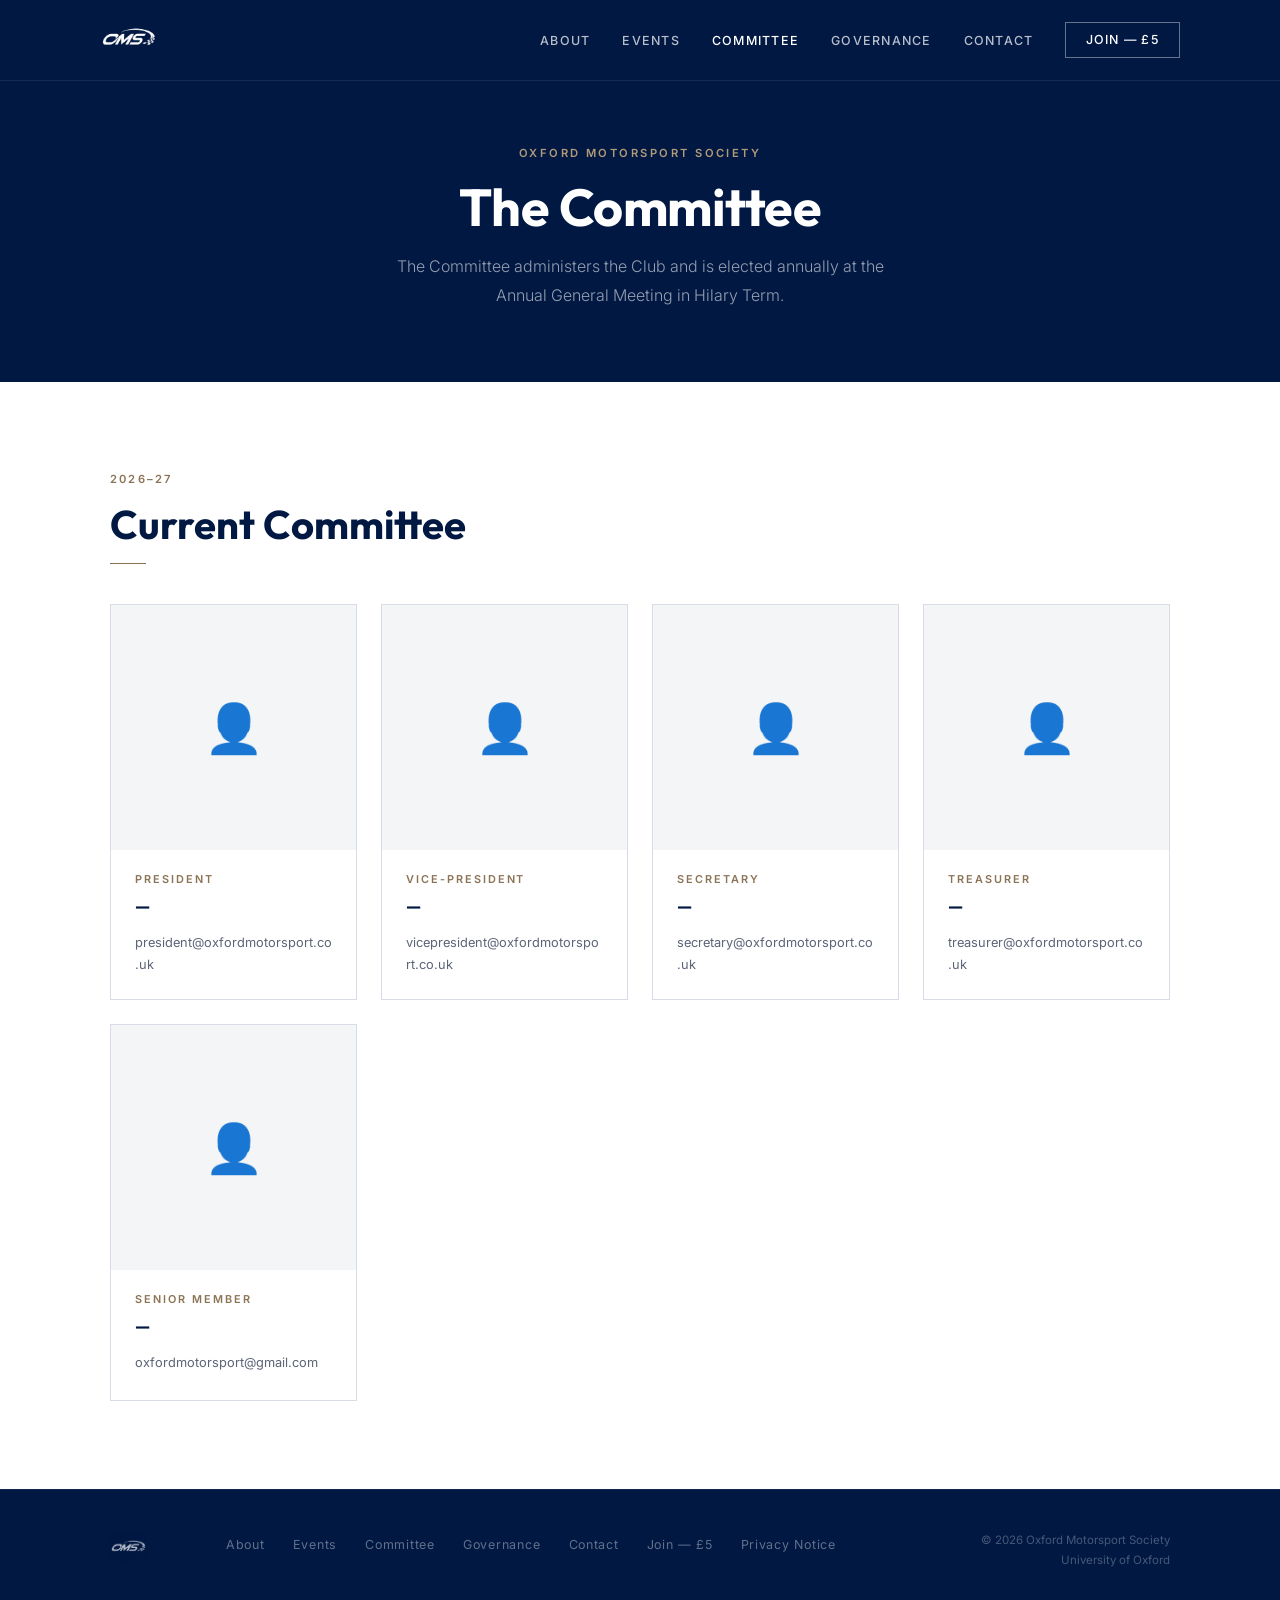
==== committee.html @ 1537d03a "Add Pages CMS admin, content files, photos, sponsors and Stripe join - Committee, term cards/events," ====
<!DOCTYPE html>
<html lang="en">
<head>
  <meta charset="UTF-8" />
  <meta name="viewport" content="width=device-width, initial-scale=1.0" />
  <title>Committee &mdash; Oxford Motorsport Society</title>
  <link rel="icon" type="image/png" href="oms-logo.png" />
  <link rel="preconnect" href="https://fonts.googleapis.com" />
  <link rel="preconnect" href="https://fonts.gstatic.com" crossorigin />
  <link href="https://fonts.googleapis.com/css2?family=Outfit:wght@400;600;700&family=Inter:wght@300;400;500;600&display=swap" rel="stylesheet" />
  <link rel="stylesheet" href="styles.css" />
</head>
<body data-content="site committee">

  <!-- NAV -->
  <nav>
    <div class="nav-inner">
      <a href="index.html" class="nav-logo">
        <img src="oms-logo.png" alt="Oxford Motorsport Society" />
      </a>
      <ul class="nav-links">
        <li><a href="index.html#about">About</a></li>
        <li><a href="events.html">Events</a></li>
        <li><a href="committee.html" class="active">Committee</a></li>
        <li><a href="governance.html">Governance</a></li>
        <li><a href="index.html#contact">Contact</a></li>
        <li><a href="join.html" class="nav-join">Join &mdash; &pound;<span data-site="price">5</span></a></li>
      </ul>
      <button class="hamburger" onclick="toggleMenu()" aria-label="Open menu">
        <span></span><span></span><span></span>
      </button>
    </div>
    <div class="mobile-menu" id="mobileMenu">
      <a href="index.html#about" onclick="closeMenu()">About</a>
      <a href="events.html" onclick="closeMenu()">Events</a>
      <a href="committee.html" onclick="closeMenu()">Committee</a>
      <a href="governance.html" onclick="closeMenu()">Governance</a>
      <a href="index.html#contact" onclick="closeMenu()">Contact</a>
      <a href="join.html" onclick="closeMenu()">Join &mdash; &pound;<span data-site="price">5</span></a>
    </div>
  </nav>

  <!-- PAGE HERO -->
  <div class="page-hero">
    <p class="page-hero-eyebrow">Oxford Motorsport Society</p>
    <h1 class="page-hero-title">The Committee</h1>
    <p class="page-hero-sub">
      The Committee administers the Club and is elected annually at the Annual General Meeting in Hilary Term.
    </p>
  </div>

  <!-- COMMITTEE GRID -->
  <section>
    <div class="container">
      <p class="section-eyebrow" data-site="academicYear">2026&ndash;27</p>
      <h2 class="section-heading">Current Committee</h2>
      <div class="section-rule"></div>

      <div class="committee-grid" id="committeeGrid"></div>

    </div>
  </section>

  <!-- FOOTER -->
  <footer>
    <div class="footer-inner">
      <div class="footer-logo">
        <img src="oms-logo.png" alt="Oxford Motorsport Society" />
      </div>
      <div class="footer-nav">
        <div class="footer-nav-col">
          <ul>
            <li><a href="index.html#about">About</a></li>
            <li><a href="events.html">Events</a></li>
            <li><a href="committee.html">Committee</a></li>
            <li><a href="governance.html">Governance</a></li>
            <li><a href="index.html#contact">Contact</a></li>
            <li><a href="join.html">Join &mdash; &pound;<span data-site="price">5</span></a></li>
            <li><a href="privacy.html">Privacy Notice</a></li>
          </ul>
        </div>
      </div>
      <div class="footer-copy">
        <p>&copy; 2026 Oxford Motorsport Society</p>
        <p>University of Oxford</p>
      </div>
    </div>
  </footer>

  <script src="site.js"></script>
</body>
</html>
---- styles.css ----
/* ── RESET & ROOT ── */
*, *::before, *::after { box-sizing: border-box; margin: 0; padding: 0; }

:root {
  --navy:      #011843;
  --navy-mid:  #0a2d6e;
  --gold:      #8B7355;
  --gold-light:#B09A77;
  --light:     #F4F5F7;
  --border:    #D8DCE6;
  --white:     #FFFFFF;
  --text:      #1A1F2E;
  --muted:     #5C6478;
}

html { scroll-behavior: smooth; }

/* elements toggled by site.js; beats display:flex/grid on the same element */
[hidden] { display: none !important; }

body {
  font-family: 'Inter', sans-serif;
  color: var(--text);
  background: var(--white);
  line-height: 1.7;
  font-size: 1rem;
}

/* ── NAV ── */
nav {
  position: fixed;
  top: 0; left: 0; right: 0;
  z-index: 100;
  background: var(--navy);
  border-bottom: 1px solid rgba(255,255,255,0.08);
}

.nav-inner {
  max-width: 1160px;
  margin: 0 auto;
  padding: 0 2.5rem;
  height: 80px;
  display: flex;
  align-items: center;
  justify-content: space-between;
}

.nav-logo img {
  height: 56px;
  width: auto;
  display: block;
}

.nav-links {
  display: flex;
  align-items: center;
  gap: 2rem;
  list-style: none;
}

.nav-links a {
  color: rgba(255,255,255,0.72);
  text-decoration: none;
  font-size: 0.78rem;
  font-weight: 500;
  letter-spacing: 0.1em;
  text-transform: uppercase;
  transition: color 0.2s;
}
.nav-links a:hover { color: var(--white); }
.nav-links a.active { color: var(--white); }

.nav-join {
  display: inline-block;
  padding: 0.4rem 1.2rem;
  font-size: 0.78rem;
  font-weight: 500;
  letter-spacing: 0.1em;
  text-transform: uppercase;
  text-decoration: none;
  color: var(--white) !important;
  border: 1px solid rgba(255,255,255,0.4);
  background: transparent;
  transition: border-color 0.2s, background 0.2s;
  white-space: nowrap;
}
.nav-join:hover {
  border-color: var(--white) !important;
  background: rgba(255,255,255,0.06) !important;
  color: var(--white) !important;
}

.hamburger {
  display: none;
  flex-direction: column;
  gap: 5px;
  cursor: pointer;
  background: none;
  border: none;
  padding: 4px;
}
.hamburger span {
  display: block;
  width: 22px;
  height: 1.5px;
  background: rgba(255,255,255,0.8);
  transition: all 0.3s;
}

.mobile-menu {
  display: none;
  background: var(--navy);
  padding: 0.75rem 2.5rem 1.25rem;
  border-top: 1px solid rgba(255,255,255,0.08);
}
.mobile-menu.open { display: block; }
.mobile-menu a {
  display: block;
  color: rgba(255,255,255,0.72);
  text-decoration: none;
  padding: 0.65rem 0;
  font-size: 0.8rem;
  font-weight: 500;
  letter-spacing: 0.1em;
  text-transform: uppercase;
  border-bottom: 1px solid rgba(255,255,255,0.06);
}
.mobile-menu a:last-child { border-bottom: none; }

/* ── BUTTONS ── */
.btn {
  display: inline-block;
  padding: 0.8rem 2.25rem;
  font-family: 'Inter', sans-serif;
  font-weight: 500;
  font-size: 0.78rem;
  letter-spacing: 0.12em;
  text-transform: uppercase;
  text-decoration: none;
  transition: all 0.2s;
  cursor: pointer;
  border: 1px solid transparent;
}

.btn-primary {
  background: var(--white);
  color: var(--navy);
  border-color: var(--white);
}
.btn-primary:hover { background: var(--light); }

.btn-navy {
  background: var(--navy);
  color: var(--white);
  border-color: var(--navy);
}
.btn-navy:hover { background: var(--navy-mid); border-color: var(--navy-mid); }

.btn-outline {
  background: transparent;
  color: rgba(255,255,255,0.82);
  border-color: rgba(255,255,255,0.35);
}
.btn-outline:hover {
  border-color: rgba(255,255,255,0.7);
  color: var(--white);
}

.btn-outline-dark {
  background: transparent;
  color: var(--navy);
  border-color: var(--navy);
}
.btn-outline-dark:hover { background: var(--navy); color: var(--white); }

/* ── HOME HERO ── */
#home {
  min-height: 100vh;
  background-color: var(--navy);
  background-position: center;
  background-size: cover;
  display: flex;
  flex-direction: column;
  align-items: center;
  justify-content: center;
  text-align: center;
  padding: 8rem 2.5rem 5rem;
}

.hero-rule {
  width: 40px;
  height: 1px;
  background: var(--gold-light);
  margin: 0 auto 1.75rem;
}

.hero-title {
  font-family: 'Outfit', sans-serif;
  font-size: clamp(2.6rem, 6vw, 5rem);
  font-weight: 700;
  color: var(--white);
  line-height: 1.1;
  letter-spacing: -0.01em;
  margin-bottom: 1.25rem;
  max-width: 700px;
}

.hero-sub {
  font-size: 1rem;
  color: rgba(255,255,255,0.62);
  max-width: 480px;
  margin: 0 auto 2.75rem;
  font-weight: 300;
  letter-spacing: 0.01em;
  line-height: 1.75;
}

.hero-actions {
  display: flex;
  gap: 1rem;
  flex-wrap: wrap;
  justify-content: center;
}

/* ── PAGE HERO (sub-pages) ── */
.page-hero {
  background: var(--navy);
  padding: 9rem 2.5rem 4.5rem;
  text-align: center;
}

.page-hero-eyebrow {
  font-size: 0.7rem;
  font-weight: 600;
  letter-spacing: 0.22em;
  text-transform: uppercase;
  color: var(--gold-light);
  margin-bottom: 1rem;
}

.page-hero-title {
  font-family: 'Outfit', sans-serif;
  font-size: clamp(2rem, 4.5vw, 3.25rem);
  font-weight: 700;
  color: var(--white);
  line-height: 1.1;
  letter-spacing: -0.01em;
  margin-bottom: 1rem;
}

.page-hero-sub {
  font-size: 1rem;
  color: rgba(255,255,255,0.58);
  max-width: 520px;
  margin: 0 auto;
  font-weight: 300;
  line-height: 1.8;
}

/* ── SHARED SECTION ── */
section { padding: 5.5rem 2.5rem; }

.container {
  max-width: 1060px;
  margin: 0 auto;
}

.section-eyebrow {
  font-size: 0.7rem;
  font-weight: 600;
  letter-spacing: 0.2em;
  text-transform: uppercase;
  color: var(--gold);
  margin-bottom: 0.75rem;
}

.section-heading {
  font-family: 'Outfit', sans-serif;
  font-size: clamp(1.75rem, 3.5vw, 2.5rem);
  font-weight: 700;
  color: var(--navy);
  line-height: 1.15;
  margin-bottom: 1rem;
}

.section-heading-white {
  color: var(--white);
}

.section-rule {
  width: 36px;
  height: 1px;
  background: var(--gold);
  margin: 0 0 2.25rem;
}

.section-rule-center {
  margin: 0 auto 2.25rem;
}

/* ── ABOUT ── */
#about { background: var(--white); }

.about-body { max-width: 720px; }

.about-body p {
  color: var(--muted);
  margin-bottom: 1.1rem;
  font-size: 1rem;
  line-height: 1.8;
}
.about-body p:last-child { margin-bottom: 0; }

/* ── MEMBERSHIP CTA (homepage) ── */
#membership {
  background: var(--navy);
  text-align: center;
}

.membership-inner {
  max-width: 640px;
  margin: 0 auto;
}

.membership-inner p {
  color: rgba(255,255,255,0.62);
  font-size: 0.95rem;
  line-height: 1.85;
  margin-bottom: 2.5rem;
  font-weight: 300;
}

.membership-price {
  font-family: 'Outfit', sans-serif;
  font-size: clamp(3rem, 6vw, 5rem);
  font-weight: 700;
  color: var(--white);
  line-height: 1;
  margin-bottom: 0.4rem;
}

.membership-price-label {
  font-size: 0.78rem;
  font-weight: 500;
  letter-spacing: 0.15em;
  text-transform: uppercase;
  color: var(--gold-light);
  margin-bottom: 2.25rem;
}

.membership-perks {
  display: flex;
  justify-content: center;
  gap: 2.5rem;
  flex-wrap: wrap;
  margin-bottom: 2.75rem;
}

.membership-perk {
  font-size: 0.82rem;
  color: rgba(255,255,255,0.55);
  letter-spacing: 0.04em;
  display: flex;
  align-items: center;
  gap: 0.5rem;
}

.membership-perk::before {
  content: '';
  display: inline-block;
  width: 4px;
  height: 4px;
  background: var(--gold);
  border-radius: 50%;
  flex-shrink: 0;
}

/* ── PHOTOS (homepage) ── */
#photos { background: var(--light); }

.gallery-grid {
  display: grid;
  grid-template-columns: repeat(auto-fill, minmax(240px, 1fr));
  gap: 1rem;
}

.gallery-item img {
  width: 100%;
  aspect-ratio: 4 / 3;
  object-fit: cover;
  display: block;
}

.gallery-item figcaption {
  font-size: 0.78rem;
  color: var(--muted);
  padding-top: 0.5rem;
}

/* ── SPONSORS (homepage) ── */
#sponsors { background: var(--white); }

.sponsor-grid {
  display: flex;
  flex-wrap: wrap;
  align-items: center;
  gap: 1.25rem;
  margin-bottom: 2rem;
}

.sponsor {
  display: flex;
  align-items: center;
  justify-content: center;
  width: 200px;
  height: 100px;
  padding: 1.25rem;
  border: 1px solid var(--border);
  text-decoration: none;
  transition: border-color 0.2s;
}
a.sponsor:hover { border-color: var(--navy); }

.sponsor img { max-width: 100%; max-height: 100%; object-fit: contain; }

.sponsor span {
  font-family: 'Outfit', sans-serif;
  font-weight: 700;
  color: var(--navy);
  text-align: center;
}

.sponsor-pitch {
  max-width: 720px;
  color: var(--muted);
  font-size: 0.95rem;
  line-height: 1.8;
}
.sponsor-pitch a { color: var(--navy); text-underline-offset: 2px; }

/* ── CONTACT ── */
#contact { background: var(--light); }

.contact-layout {
  display: grid;
  grid-template-columns: 1fr 1fr;
  gap: 5rem;
  align-items: start;
}

.contact-body p {
  color: var(--muted);
  font-size: 0.95rem;
  line-height: 1.8;
  margin-bottom: 2rem;
}

.contact-channel {
  display: flex;
  align-items: center;
  gap: 1.25rem;
  padding: 1rem 0;
  border-bottom: 1px solid var(--border);
  text-decoration: none;
  color: inherit;
  transition: color 0.2s;
}
.contact-channel:first-of-type { border-top: 1px solid var(--border); }
.contact-channel:hover .ch-value { color: var(--navy-mid); }

.ch-label {
  font-size: 0.7rem;
  font-weight: 600;
  letter-spacing: 0.12em;
  text-transform: uppercase;
  color: var(--muted);
  width: 80px;
  flex-shrink: 0;
}

.ch-value {
  font-size: 0.9rem;
  font-weight: 500;
  color: var(--navy);
  transition: color 0.2s;
}

.social-ctas {
  display: flex;
  flex-direction: column;
  gap: 1rem;
  padding-top: 0.25rem;
}

.social-cta {
  display: flex;
  align-items: center;
  justify-content: space-between;
  padding: 1.5rem 1.75rem;
  text-decoration: none;
  border: 1px solid var(--border);
  background: var(--white);
  transition: border-color 0.2s, box-shadow 0.2s;
}
.social-cta:hover {
  border-color: var(--navy);
  box-shadow: 0 2px 12px rgba(15,31,61,0.08);
}

.social-cta-text strong {
  display: block;
  font-family: 'Outfit', sans-serif;
  font-size: 1.05rem;
  font-weight: 700;
  color: var(--navy);
  margin-bottom: 0.2rem;
}

.social-cta-text span {
  font-size: 0.8rem;
  color: var(--muted);
  font-weight: 400;
}

.social-cta-arrow {
  font-size: 1rem;
  color: var(--gold);
  flex-shrink: 0;
  margin-left: 1rem;
  transition: transform 0.2s;
}
.social-cta:hover .social-cta-arrow { transform: translateX(3px); }

/* ── GOVERNANCE PAGE ── */
.doc-grid {
  display: grid;
  grid-template-columns: repeat(auto-fill, minmax(300px, 1fr));
  gap: 1.25rem;
  margin-top: 2.5rem;
}

.doc-card {
  display: flex;
  align-items: flex-start;
  gap: 1.25rem;
  padding: 1.75rem;
  border: 1px solid var(--border);
  background: var(--white);
  text-decoration: none;
  color: inherit;
  transition: border-color 0.2s, box-shadow 0.2s;
}
.doc-card:hover {
  border-color: var(--navy);
  box-shadow: 0 4px 16px rgba(1,24,67,0.08);
}

.doc-icon {
  width: 40px;
  height: 40px;
  background: var(--navy);
  color: var(--white);
  display: flex;
  align-items: center;
  justify-content: center;
  font-size: 0.65rem;
  font-weight: 700;
  letter-spacing: 0.04em;
  flex-shrink: 0;
}

.doc-info strong {
  display: block;
  font-family: 'Outfit', sans-serif;
  font-size: 0.98rem;
  font-weight: 700;
  color: var(--navy);
  margin-bottom: 0.35rem;
  line-height: 1.3;
}

.doc-info span {
  font-size: 0.8rem;
  color: var(--muted);
  line-height: 1.6;
}

.doc-download {
  display: flex;
  align-items: center;
  gap: 0.35rem;
  margin-top: 0.75rem;
  font-size: 0.72rem;
  font-weight: 600;
  letter-spacing: 0.1em;
  text-transform: uppercase;
  color: var(--gold);
}

.governance-note {
  margin-top: 3rem;
  padding: 1.5rem 2rem;
  border-left: 3px solid var(--gold);
  background: var(--light);
}

.governance-note p {
  font-size: 0.88rem;
  color: var(--muted);
  line-height: 1.75;
}

/* ── COMMITTEE PAGE ── */
.committee-grid {
  display: grid;
  grid-template-columns: repeat(auto-fill, minmax(220px, 1fr));
  gap: 1.5rem;
  margin-top: 2.5rem;
}

.committee-card {
  border: 1px solid var(--border);
  background: var(--white);
  overflow: hidden;
}

.committee-photo {
  width: 100%;
  aspect-ratio: 1;
  background: var(--light);
  display: flex;
  align-items: center;
  justify-content: center;
  color: var(--border);
  font-size: 3rem;
}

.committee-photo img {
  width: 100%;
  height: 100%;
  object-fit: cover;
  display: block;
}

.committee-info {
  padding: 1.25rem 1.5rem 1.5rem;
}

.committee-role {
  font-size: 0.68rem;
  font-weight: 600;
  letter-spacing: 0.18em;
  text-transform: uppercase;
  color: var(--gold);
  margin-bottom: 0.4rem;
}

.committee-name {
  font-family: 'Outfit', sans-serif;
  font-size: 1.1rem;
  font-weight: 700;
  color: var(--navy);
  margin-bottom: 0.75rem;
  line-height: 1.2;
}

.committee-college {
  font-size: 0.8rem;
  color: var(--muted);
  margin: -0.5rem 0 0.75rem;
}

.committee-bio {
  font-size: 0.82rem;
  color: var(--muted);
  line-height: 1.6;
  margin-bottom: 0.75rem;
}

.committee-email {
  display: inline-flex;
  align-items: center;
  gap: 0.4rem;
  font-size: 0.8rem;
  color: var(--muted);
  text-decoration: none;
  overflow-wrap: anywhere;
  transition: color 0.2s;
}
.committee-email:hover { color: var(--navy); }

/* ── EVENTS PAGE ── */
.term-label {
  display: inline-block;
  font-size: 0.68rem;
  font-weight: 600;
  letter-spacing: 0.18em;
  text-transform: uppercase;
  color: var(--white);
  background: var(--navy);
  padding: 0.25rem 0.75rem;
  margin-bottom: 1.5rem;
}

.events-list {
  display: flex;
  flex-direction: column;
  gap: 1px;
  border: 1px solid var(--border);
}

.event-row {
  display: grid;
  grid-template-columns: 90px 1fr auto;
  gap: 1.5rem;
  align-items: center;
  padding: 1.5rem 2rem;
  background: var(--white);
  border-bottom: 1px solid var(--border);
  transition: background 0.15s;
}
.event-row:last-child { border-bottom: none; }
.event-row:hover { background: var(--light); }

.event-date {
  text-align: center;
  flex-shrink: 0;
}

.event-date-day {
  font-family: 'Outfit', sans-serif;
  font-size: 2rem;
  font-weight: 700;
  color: var(--navy);
  line-height: 1;
}

.event-date-month {
  font-size: 0.68rem;
  font-weight: 600;
  letter-spacing: 0.15em;
  text-transform: uppercase;
  color: var(--gold);
}

.event-body strong {
  display: block;
  font-family: 'Outfit', sans-serif;
  font-size: 1.05rem;
  font-weight: 700;
  color: var(--navy);
  margin-bottom: 0.2rem;
}

.event-body span {
  font-size: 0.82rem;
  color: var(--muted);
}

.event-tag {
  font-size: 0.65rem;
  font-weight: 600;
  letter-spacing: 0.12em;
  text-transform: uppercase;
  padding: 0.2rem 0.65rem;
  border: 1px solid var(--border);
  color: var(--muted);
  white-space: nowrap;
}

.event-past { opacity: 0.5; }

.event-desc {
  font-size: 0.82rem;
  color: var(--muted);
  margin-top: 0.35rem;
  line-height: 1.6;
}

.event-link {
  display: block;
  width: fit-content;
  margin-top: 0.5rem;
  font-size: 0.72rem;
  font-weight: 600;
  letter-spacing: 0.1em;
  text-transform: uppercase;
  color: var(--gold);
  text-decoration: none;
}
.event-link:hover { color: var(--navy); }

.term-layout {
  display: grid;
  grid-template-columns: 320px 1fr;
  gap: 2rem;
  align-items: start;
}
.term-layout-single { grid-template-columns: 1fr; }
.term-layout-single .term-card { max-width: 480px; }

.term-card img {
  width: 100%;
  display: block;
  border: 1px solid var(--border);
}

.past-term {
  border: 1px solid var(--border);
  background: var(--white);
  margin-bottom: 1rem;
}

.past-term summary {
  cursor: pointer;
  padding: 1rem 1.5rem;
  font-family: 'Outfit', sans-serif;
  font-weight: 700;
  color: var(--navy);
}

.past-term[open] summary { border-bottom: 1px solid var(--border); }
.past-term .term-layout { padding: 1.5rem; }
.past-term .empty-state { border: none; }

.empty-state {
  text-align: center;
  padding: 4rem 2rem;
  border: 1px solid var(--border);
  color: var(--muted);
}

.empty-state p {
  font-size: 0.9rem;
  line-height: 1.75;
}

/* ── JOIN PAGE ── */
.join-layout {
  display: grid;
  grid-template-columns: 1fr 420px;
  gap: 5rem;
  align-items: start;
}

.join-info h3 {
  font-family: 'Outfit', sans-serif;
  font-size: 1.15rem;
  font-weight: 700;
  color: var(--navy);
  margin-bottom: 0.75rem;
  margin-top: 2rem;
}
.join-info h3:first-child { margin-top: 0; }

.join-info p {
  font-size: 0.9rem;
  color: var(--muted);
  line-height: 1.8;
  margin-bottom: 0.75rem;
}

.join-info ul {
  list-style: none;
  padding: 0;
  margin: 0 0 1rem;
}

.join-info ul li {
  font-size: 0.88rem;
  color: var(--muted);
  padding: 0.35rem 0;
  display: flex;
  align-items: flex-start;
  gap: 0.65rem;
  line-height: 1.6;
}

.join-info ul li::before {
  content: '';
  display: inline-block;
  width: 4px;
  height: 4px;
  background: var(--gold);
  border-radius: 50%;
  flex-shrink: 0;
  margin-top: 0.55em;
}

.join-form-card {
  border: 1px solid var(--border);
  background: var(--white);
  padding: 2.5rem;
}

.join-form-card h3 {
  font-family: 'Outfit', sans-serif;
  font-size: 1.25rem;
  font-weight: 700;
  color: var(--navy);
  margin-bottom: 0.35rem;
}

.join-form-card .price-badge {
  display: inline-flex;
  align-items: baseline;
  gap: 0.25rem;
  margin-bottom: 1.75rem;
}

.join-form-card .price-amount {
  font-family: 'Outfit', sans-serif;
  font-size: 2rem;
  font-weight: 700;
  color: var(--navy);
}

.join-form-card .price-label {
  font-size: 0.78rem;
  color: var(--muted);
  letter-spacing: 0.04em;
}

.form-group {
  margin-bottom: 1.25rem;
}

.form-label {
  display: block;
  font-size: 0.75rem;
  font-weight: 600;
  letter-spacing: 0.1em;
  text-transform: uppercase;
  color: var(--navy);
  margin-bottom: 0.5rem;
}

.form-label span {
  color: #c0392b;
  margin-left: 0.15rem;
}

.form-input,
.form-select {
  width: 100%;
  padding: 0.75rem 1rem;
  font-family: 'Inter', sans-serif;
  font-size: 0.9rem;
  color: var(--text);
  background: var(--white);
  border: 1px solid var(--border);
  outline: none;
  transition: border-color 0.2s;
  appearance: none;
  -webkit-appearance: none;
}

.form-input:focus,
.form-select:focus {
  border-color: var(--navy);
}

.form-input.error,
.form-select.error {
  border-color: #c0392b;
}

.form-select-wrap {
  position: relative;
}

.form-select-wrap::after {
  content: '▾';
  position: absolute;
  right: 1rem;
  top: 50%;
  transform: translateY(-50%);
  color: var(--muted);
  pointer-events: none;
  font-size: 0.75rem;
}

.form-input::placeholder { color: rgba(92,100,120,0.5); }

.form-check {
  display: flex;
  align-items: flex-start;
  gap: 0.75rem;
  margin-bottom: 1.5rem;
}

.form-check input[type="checkbox"] {
  margin-top: 0.25rem;
  width: 16px;
  height: 16px;
  flex-shrink: 0;
  accent-color: var(--navy);
  cursor: pointer;
}

.form-check label {
  font-size: 0.82rem;
  color: var(--muted);
  line-height: 1.65;
  cursor: pointer;
}

.form-check label a {
  color: var(--navy);
  text-underline-offset: 2px;
}

.form-error {
  font-size: 0.75rem;
  color: #c0392b;
  margin-top: 0.35rem;
  display: none;
}
.form-error.visible { display: block; }

.btn-join {
  width: 100%;
  padding: 1rem 2rem;
  background: var(--navy);
  color: var(--white);
  border: none;
  font-family: 'Inter', sans-serif;
  font-size: 0.82rem;
  font-weight: 600;
  letter-spacing: 0.14em;
  text-transform: uppercase;
  cursor: pointer;
  transition: background 0.2s;
}
.btn-join:hover { background: var(--navy-mid); }
.btn-join:disabled { opacity: 0.55; cursor: not-allowed; }

a.btn-join {
  display: block;
  text-align: center;
  text-decoration: none;
}

.btn-join-disabled,
.btn-join-disabled:hover {
  background: var(--muted);
  cursor: default;
}

.join-steps {
  margin: 0 0 1.75rem 1.1rem;
  color: var(--muted);
  font-size: 0.86rem;
  line-height: 1.7;
}
.join-steps li { padding-left: 0.25rem; margin-bottom: 0.35rem; }
.join-steps a { color: var(--navy); text-underline-offset: 2px; }

.form-note {
  margin-top: 1rem;
  font-size: 0.75rem;
  color: var(--muted);
  text-align: center;
  line-height: 1.6;
}

.form-note a {
  color: var(--navy);
  text-underline-offset: 2px;
}

/* ── PRIVACY PAGE ── */
.prose {
  max-width: 720px;
}

.prose h2 {
  font-family: 'Outfit', sans-serif;
  font-size: 1.3rem;
  font-weight: 700;
  color: var(--navy);
  margin: 2.25rem 0 0.75rem;
  line-height: 1.25;
}
.prose h2:first-child { margin-top: 0; }

.prose p {
  font-size: 0.92rem;
  color: var(--muted);
  line-height: 1.85;
  margin-bottom: 1rem;
}

.prose ul {
  list-style: none;
  padding: 0;
  margin: 0 0 1rem;
}

.prose ul li {
  font-size: 0.92rem;
  color: var(--muted);
  padding: 0.3rem 0 0.3rem 1.25rem;
  position: relative;
  line-height: 1.75;
}

.prose ul li::before {
  content: '';
  position: absolute;
  left: 0;
  top: 0.7em;
  width: 5px;
  height: 5px;
  background: var(--gold);
  border-radius: 50%;
}

.prose a {
  color: var(--navy);
  text-underline-offset: 2px;
}

.prose .last-updated {
  display: inline-block;
  font-size: 0.75rem;
  font-weight: 600;
  letter-spacing: 0.12em;
  text-transform: uppercase;
  color: var(--muted);
  border: 1px solid var(--border);
  padding: 0.25rem 0.75rem;
  margin-bottom: 2.5rem;
}

/* ── FOOTER ── */
footer {
  background: var(--navy);
  color: rgba(255,255,255,0.45);
  padding: 2.5rem 2.5rem;
  border-top: 1px solid rgba(255,255,255,0.06);
}

.footer-inner {
  max-width: 1060px;
  margin: 0 auto;
  display: grid;
  grid-template-columns: auto 1fr auto;
  align-items: start;
  gap: 2rem;
}

.footer-logo img { height: 36px; opacity: 0.7; }

.footer-nav {
  display: flex;
  flex-direction: column;
  gap: 2rem;
  padding-left: 3rem;
}

.footer-nav-col h4 {
  font-size: 0.65rem;
  font-weight: 700;
  letter-spacing: 0.18em;
  text-transform: uppercase;
  color: rgba(255,255,255,0.28);
  margin-bottom: 0.75rem;
}

.footer-nav-col ul {
  list-style: none;
  display: flex;
  flex-wrap: wrap;
  gap: 0.25rem 1.75rem;
}

.footer-nav-col a {
  color: rgba(255,255,255,0.38);
  text-decoration: none;
  font-size: 0.78rem;
  letter-spacing: 0.06em;
  transition: color 0.2s;
}
.footer-nav-col a:hover { color: rgba(255,255,255,0.7); }

.footer-copy {
  text-align: right;
}

.footer-copy p {
  font-size: 0.72rem;
  color: rgba(255,255,255,0.28);
  line-height: 1.8;
}

/* ── RESPONSIVE ── */
@media (max-width: 960px) {
  .join-layout { grid-template-columns: 1fr; gap: 3rem; }
  .join-form-card { max-width: 520px; }
}

@media (max-width: 860px) {
  .term-layout { grid-template-columns: 1fr; }
  .term-card { max-width: 420px; }
  .nav-links { display: none; }
  .hamburger { display: flex; }
  .contact-layout { grid-template-columns: 1fr; gap: 2.5rem; }
  .footer-inner { grid-template-columns: 1fr 1fr; }
  .footer-nav { padding-left: 0; grid-column: 1 / -1; }
  .footer-copy { grid-column: 1 / -1; text-align: left; }
}

@media (max-width: 600px) {
  .event-row { grid-template-columns: 70px 1fr; }
  .event-tag { display: none; }
  .committee-grid { grid-template-columns: repeat(2, 1fr); }
}

@media (max-width: 520px) {
  section { padding: 4rem 1.5rem; }
  .nav-inner { padding: 0 1.5rem; }
  .mobile-menu { padding: 0.75rem 1.5rem 1.25rem; }
  .page-hero { padding: 8rem 1.5rem 3.5rem; }
  .join-form-card { padding: 1.75rem; }
  .committee-grid { grid-template-columns: 1fr 1fr; }
  .footer-inner { grid-template-columns: 1fr; }
  .footer-copy { text-align: left; }
}
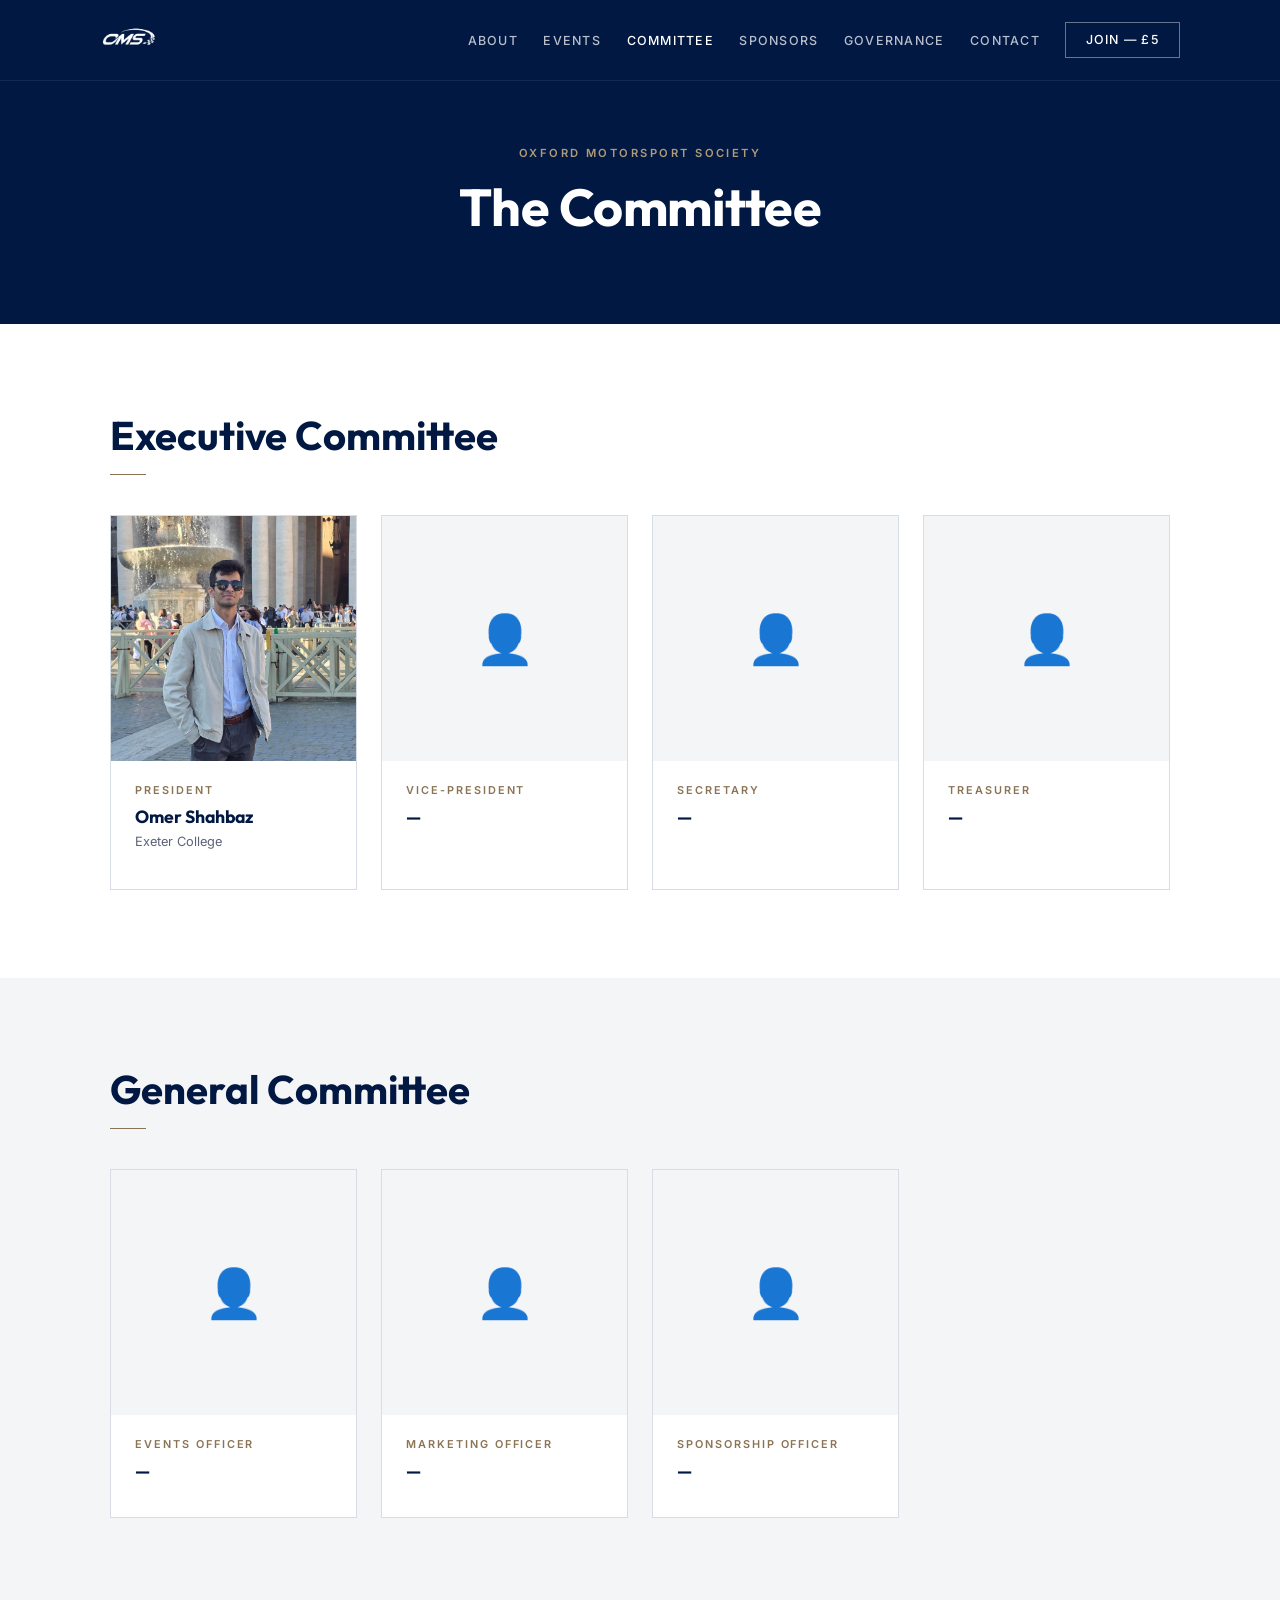
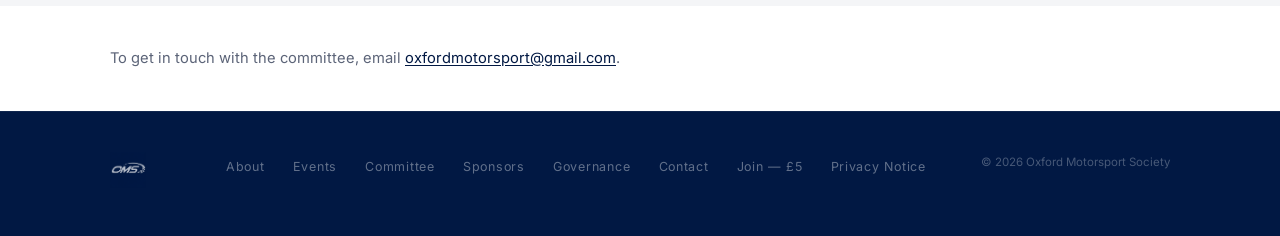
==== commit b674ce48: "Apply website change notes: sponsors, store, contact pages and wording - New Sponsors page (pitch, s" ====
--- a/committee.html
+++ b/committee.html
@@ -22,8 +22,10 @@
         <li><a href="index.html#about">About</a></li>
         <li><a href="events.html">Events</a></li>
         <li><a href="committee.html" class="active">Committee</a></li>
+        <li><a href="sponsors.html">Sponsors</a></li>
+        <li data-nav="store" hidden><a href="store.html">Store</a></li>
         <li><a href="governance.html">Governance</a></li>
-        <li><a href="index.html#contact">Contact</a></li>
+        <li><a href="contact.html">Contact</a></li>
         <li><a href="join.html" class="nav-join">Join &mdash; &pound;<span data-site="price">5</span></a></li>
       </ul>
       <button class="hamburger" onclick="toggleMenu()" aria-label="Open menu">
@@ -34,8 +36,10 @@
       <a href="index.html#about" onclick="closeMenu()">About</a>
       <a href="events.html" onclick="closeMenu()">Events</a>
       <a href="committee.html" onclick="closeMenu()">Committee</a>
+      <a href="sponsors.html" onclick="closeMenu()">Sponsors</a>
+      <a href="store.html" onclick="closeMenu()" data-nav="store" hidden>Store</a>
       <a href="governance.html" onclick="closeMenu()">Governance</a>
-      <a href="index.html#contact" onclick="closeMenu()">Contact</a>
+      <a href="contact.html" onclick="closeMenu()">Contact</a>
       <a href="join.html" onclick="closeMenu()">Join &mdash; &pound;<span data-site="price">5</span></a>
     </div>
   </nav>
@@ -44,20 +48,29 @@
   <div class="page-hero">
     <p class="page-hero-eyebrow">Oxford Motorsport Society</p>
     <h1 class="page-hero-title">The Committee</h1>
-    <p class="page-hero-sub">
-      The Committee administers the Club and is elected annually at the Annual General Meeting in Hilary Term.
-    </p>
   </div>
 
-  <!-- COMMITTEE GRID -->
+  <!-- EXECUTIVE COMMITTEE -->
   <section>
     <div class="container">
-      <p class="section-eyebrow" data-site="academicYear">2026&ndash;27</p>
-      <h2 class="section-heading">Current Committee</h2>
+      <h2 class="section-heading">Executive Committee</h2>
       <div class="section-rule"></div>
+      <div class="committee-grid" id="executiveGrid"></div>
+    </div>
+  </section>
 
-      <div class="committee-grid" id="committeeGrid"></div>
+  <!-- GENERAL COMMITTEE -->
+  <section id="generalSection" style="background:var(--light)" hidden>
+    <div class="container">
+      <h2 class="section-heading">General Committee</h2>
+      <div class="section-rule"></div>
+      <div class="committee-grid" id="generalGrid"></div>
+    </div>
+  </section>
 
+  <section class="committee-contact">
+    <div class="container">
+      <p>To get in touch with the committee, email <a href="mailto:oxfordmotorsport@gmail.com">oxfordmotorsport@gmail.com</a>.</p>
     </div>
   </section>
 
@@ -73,8 +86,10 @@
             <li><a href="index.html#about">About</a></li>
             <li><a href="events.html">Events</a></li>
             <li><a href="committee.html">Committee</a></li>
+            <li><a href="sponsors.html">Sponsors</a></li>
+            <li data-nav="store" hidden><a href="store.html">Store</a></li>
             <li><a href="governance.html">Governance</a></li>
-            <li><a href="index.html#contact">Contact</a></li>
+            <li><a href="contact.html">Contact</a></li>
             <li><a href="join.html">Join &mdash; &pound;<span data-site="price">5</span></a></li>
             <li><a href="privacy.html">Privacy Notice</a></li>
           </ul>
@@ -82,7 +97,6 @@
       </div>
       <div class="footer-copy">
         <p>&copy; 2026 Oxford Motorsport Society</p>
-        <p>University of Oxford</p>
       </div>
     </div>
   </footer>
--- a/styles.css
+++ b/styles.css
@@ -54,7 +54,7 @@
 .nav-links {
   display: flex;
   align-items: center;
-  gap: 2rem;
+  gap: 1.6rem;
   list-style: none;
 }
 
@@ -435,7 +435,87 @@
   color: var(--muted);
   font-size: 0.95rem;
   line-height: 1.8;
-}
+  margin-bottom: 2rem;
+}
+.sponsor-pitch p { margin-bottom: 1rem; }
+.sponsor-pitch p:last-child { margin-bottom: 0; }
+
+.sponsor-cards {
+  display: grid;
+  grid-template-columns: repeat(auto-fill, minmax(300px, 1fr));
+  gap: 1.5rem;
+}
+
+.sponsor-card { border: 1px solid var(--border); background: var(--white); }
+
+.sponsor-card-logo {
+  height: 160px;
+  display: flex;
+  align-items: center;
+  justify-content: center;
+  padding: 2rem;
+  border-bottom: 1px solid var(--border);
+}
+.sponsor-card-logo img { max-width: 100%; max-height: 100%; object-fit: contain; }
+.sponsor-card-logo span { font-family: 'Outfit', sans-serif; font-weight: 700; font-size: 1.2rem; color: var(--navy); }
+
+.sponsor-card-body { padding: 1.25rem 1.5rem 1.5rem; }
+.sponsor-card-body strong { display: block; font-family: 'Outfit', sans-serif; font-size: 1.05rem; color: var(--navy); margin-bottom: 0.4rem; }
+.sponsor-card-body p { font-size: 0.85rem; color: var(--muted); line-height: 1.65; margin-bottom: 0.6rem; }
+.sponsor-card-body a { font-size: 0.72rem; font-weight: 600; letter-spacing: 0.1em; text-transform: uppercase; color: var(--gold); text-decoration: none; }
+
+.sponsor-us { background: var(--light); }
+
+.sponsor-us-layout {
+  display: grid;
+  grid-template-columns: 1fr 380px;
+  gap: 5rem;
+  align-items: start;
+}
+
+.sponsor-contact-card {
+  background: var(--white);
+  border: 1px solid var(--border);
+  padding: 2.25rem;
+}
+.sponsor-contact-card h3 { font-family: 'Outfit', sans-serif; font-size: 1.25rem; color: var(--navy); margin-bottom: 0.6rem; }
+.sponsor-contact-card p { font-size: 0.88rem; color: var(--muted); line-height: 1.7; margin-bottom: 1.5rem; }
+.sponsor-contact-card .btn { display: block; text-align: center; }
+.sponsor-pack {
+  display: block;
+  margin-top: 1rem;
+  text-align: center;
+  font-size: 0.72rem;
+  font-weight: 600;
+  letter-spacing: 0.1em;
+  text-transform: uppercase;
+  color: var(--gold);
+  text-decoration: none;
+}
+.sponsor-contact-card .sponsor-contact-email { margin: 1rem 0 0; text-align: center; font-size: 0.8rem; }
+
+/* ── STORE ── */
+.product-grid {
+  display: grid;
+  grid-template-columns: repeat(auto-fill, minmax(260px, 1fr));
+  gap: 1.5rem;
+}
+.product-grid .empty-state { grid-column: 1 / -1; }
+
+.product-card { border: 1px solid var(--border); background: var(--white); display: flex; flex-direction: column; }
+
+.product-image { aspect-ratio: 4 / 5; background: var(--light); }
+.product-image img { width: 100%; height: 100%; object-fit: cover; display: block; }
+
+.product-info { padding: 1.25rem 1.5rem 1.5rem; display: flex; flex-direction: column; flex: 1; }
+.product-category { font-size: 0.68rem; font-weight: 600; letter-spacing: 0.18em; text-transform: uppercase; color: var(--gold); margin-bottom: 0.35rem; }
+.product-name { font-family: 'Outfit', sans-serif; font-size: 1.1rem; font-weight: 700; color: var(--navy); line-height: 1.25; }
+.product-price { font-family: 'Outfit', sans-serif; font-size: 1.05rem; color: var(--navy); margin: 0.3rem 0 0.6rem; }
+.product-desc { font-size: 0.84rem; color: var(--muted); line-height: 1.65; margin-bottom: 1.25rem; }
+.product-info .btn-join { margin-top: auto; display: block; text-align: center; text-decoration: none; }
+
+.store-note { margin-top: 2rem; font-size: 0.8rem; color: var(--muted); }
+.store-note a { color: var(--navy); text-underline-offset: 2px; }
 .sponsor-pitch a { color: var(--navy); text-underline-offset: 2px; }
 
 /* ── CONTACT ── */
@@ -689,6 +769,10 @@
 }
 .committee-email:hover { color: var(--navy); }
 
+.committee-contact { padding-block: 2.5rem; }
+.committee-contact p { color: var(--muted); font-size: 0.92rem; }
+.committee-contact a { color: var(--navy); text-underline-offset: 2px; }
+
 /* ── EVENTS PAGE ── */
 .term-label {
   display: inline-block;
@@ -792,36 +876,59 @@
 
 .term-layout {
   display: grid;
-  grid-template-columns: 320px 1fr;
-  gap: 2rem;
+  grid-template-columns: 360px 1fr;
+  gap: 2.5rem;
   align-items: start;
 }
 .term-layout-single { grid-template-columns: 1fr; }
-.term-layout-single .term-card { max-width: 480px; }
-
-.term-card img {
+.term-layout-single .term-card { max-width: 440px; }
+
+.term-card { display: block; }
+
+.term-card img,
+.term-tile img {
   width: 100%;
+  aspect-ratio: 4 / 5;
+  object-fit: cover;
   display: block;
   border: 1px solid var(--border);
 }
 
-.past-term {
-  border: 1px solid var(--border);
-  background: var(--white);
-  margin-bottom: 1rem;
-}
-
-.past-term summary {
-  cursor: pointer;
-  padding: 1rem 1.5rem;
-  font-family: 'Outfit', sans-serif;
-  font-weight: 700;
-  color: var(--navy);
-}
-
-.past-term[open] summary { border-bottom: 1px solid var(--border); }
-.past-term .term-layout { padding: 1.5rem; }
-.past-term .empty-state { border: none; }
+.term-archive {
+  display: grid;
+  grid-template-columns: repeat(auto-fill, minmax(200px, 1fr));
+  gap: 1.5rem;
+}
+
+.term-tile {
+  display: block;
+  text-decoration: none;
+}
+.term-tile:hover img { border-color: var(--navy); }
+
+.term-tile-blank {
+  aspect-ratio: 4 / 5;
+  background: var(--navy);
+  color: var(--white);
+  display: flex;
+  align-items: center;
+  justify-content: center;
+  text-align: center;
+  padding: 1rem;
+  font-family: 'Outfit', sans-serif;
+  font-weight: 700;
+}
+
+.term-tile-label {
+  display: block;
+  padding-top: 0.6rem;
+  font-size: 0.72rem;
+  font-weight: 600;
+  letter-spacing: 0.14em;
+  text-transform: uppercase;
+  color: var(--navy);
+}
+
 
 .empty-state {
   text-align: center;
@@ -1200,11 +1307,15 @@
   .join-form-card { max-width: 520px; }
 }
 
+@media (max-width: 1100px) {
+  .nav-links { display: none; }
+  .hamburger { display: flex; }
+}
+
 @media (max-width: 860px) {
   .term-layout { grid-template-columns: 1fr; }
   .term-card { max-width: 420px; }
-  .nav-links { display: none; }
-  .hamburger { display: flex; }
+  .sponsor-us-layout { grid-template-columns: 1fr; gap: 2.5rem; }
   .contact-layout { grid-template-columns: 1fr; gap: 2.5rem; }
   .footer-inner { grid-template-columns: 1fr 1fr; }
   .footer-nav { padding-left: 0; grid-column: 1 / -1; }
